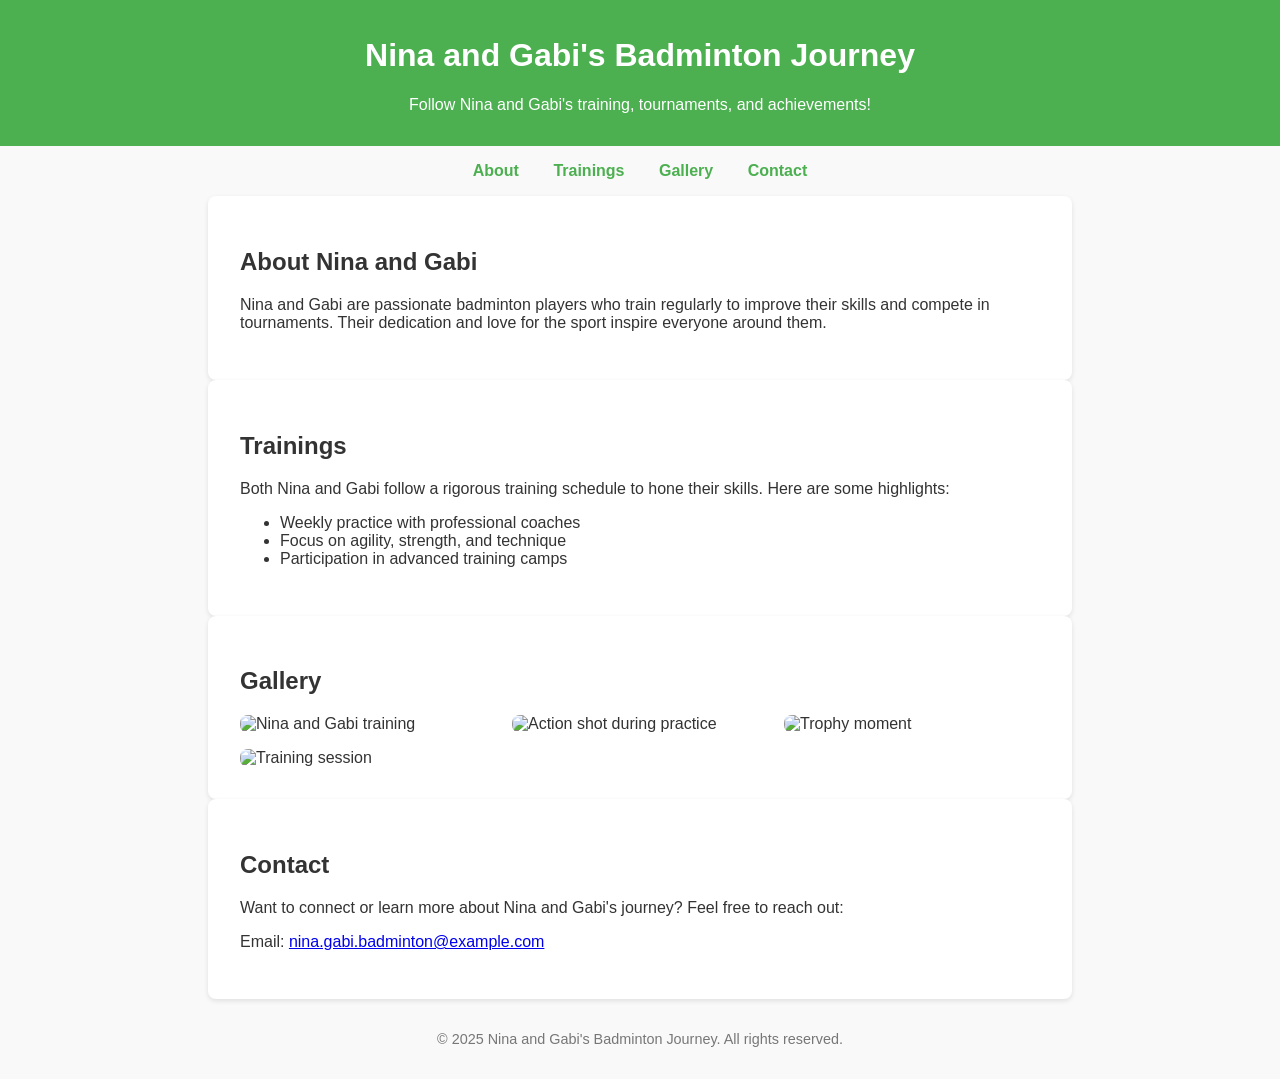
==== index.html @ 7150daca "Add files via upload" ====
<!DOCTYPE html>
<html lang="en">
<head>
    <meta charset="UTF-8">
    <meta name="viewport" content="width=device-width, initial-scale=1.0">
    <title>Nina and Gabi's Badminton Journey</title>
    <style>
        body {
            font-family: Arial, sans-serif;
            margin: 0;
            padding: 0;
            background-color: #f9f9f9;
            color: #333;
        }
        header {
            background-color: #4CAF50;
            color: white;
            padding: 1rem;
            text-align: center;
        }
        nav {
            text-align: center;
            margin: 1rem 0;
        }
        nav a {
            margin: 0 15px;
            text-decoration: none;
            color: #4CAF50;
            font-weight: bold;
        }
        nav a:hover {
            text-decoration: underline;
        }
        section {
            padding: 2rem;
            max-width: 800px;
            margin: auto;
            background: white;
            border-radius: 8px;
            box-shadow: 0 2px 5px rgba(0, 0, 0, 0.1);
        }
        footer {
            text-align: center;
            margin: 2rem 0;
            font-size: 0.9rem;
            color: #777;
        }
        .gallery {
            display: grid;
            grid-template-columns: repeat(auto-fit, minmax(200px, 1fr));
            gap: 1rem;
        }
        .gallery img {
            width: 100%;
            height: auto;
            border-radius: 8px;
        }
    </style>
</head>
<body>

<header>
    <h1>Nina and Gabi's Badminton Journey</h1>
    <p>Follow Nina and Gabi's training, tournaments, and achievements!</p>
</header>

<nav>
    <a href="#about">About</a>
    <a href="#trainings">Trainings</a>
    <a href="#gallery">Gallery</a>
    <a href="#contact">Contact</a>
</nav>

<section id="about">
    <h2>About Nina and Gabi</h2>
    <p>Nina and Gabi are passionate badminton players who train regularly to improve their skills and compete in tournaments. Their dedication and love for the sport inspire everyone around them.</p>
</section>

<section id="trainings">
    <h2>Trainings</h2>
    <p>Both Nina and Gabi follow a rigorous training schedule to hone their skills. Here are some highlights:</p>
    <ul>
        <li>Weekly practice with professional coaches</li>
        <li>Focus on agility, strength, and technique</li>
        <li>Participation in advanced training camps</li>
    </ul>
</section>

<section id="gallery">
    <h2>Gallery</h2>
    <div class="gallery">
        <img src="https://via.placeholder.com/200" alt="Nina and Gabi training">
        <img src="https://via.placeholder.com/200" alt="Action shot during practice">
        <img src="https://via.placeholder.com/200" alt="Trophy moment">
        <img src="https://via.placeholder.com/200" alt="Training session">
    </div>
</section>

<section id="contact">
    <h2>Contact</h2>
    <p>Want to connect or learn more about Nina and Gabi's journey? Feel free to reach out:</p>
    <p>Email: <a href="mailto:nina.gabi.badminton@example.com">nina.gabi.badminton@example.com</a></p>
</section>

<footer>
    <p>&copy; 2025 Nina and Gabi's Badminton Journey. All rights reserved.</p>
</footer>

</body>
</html>
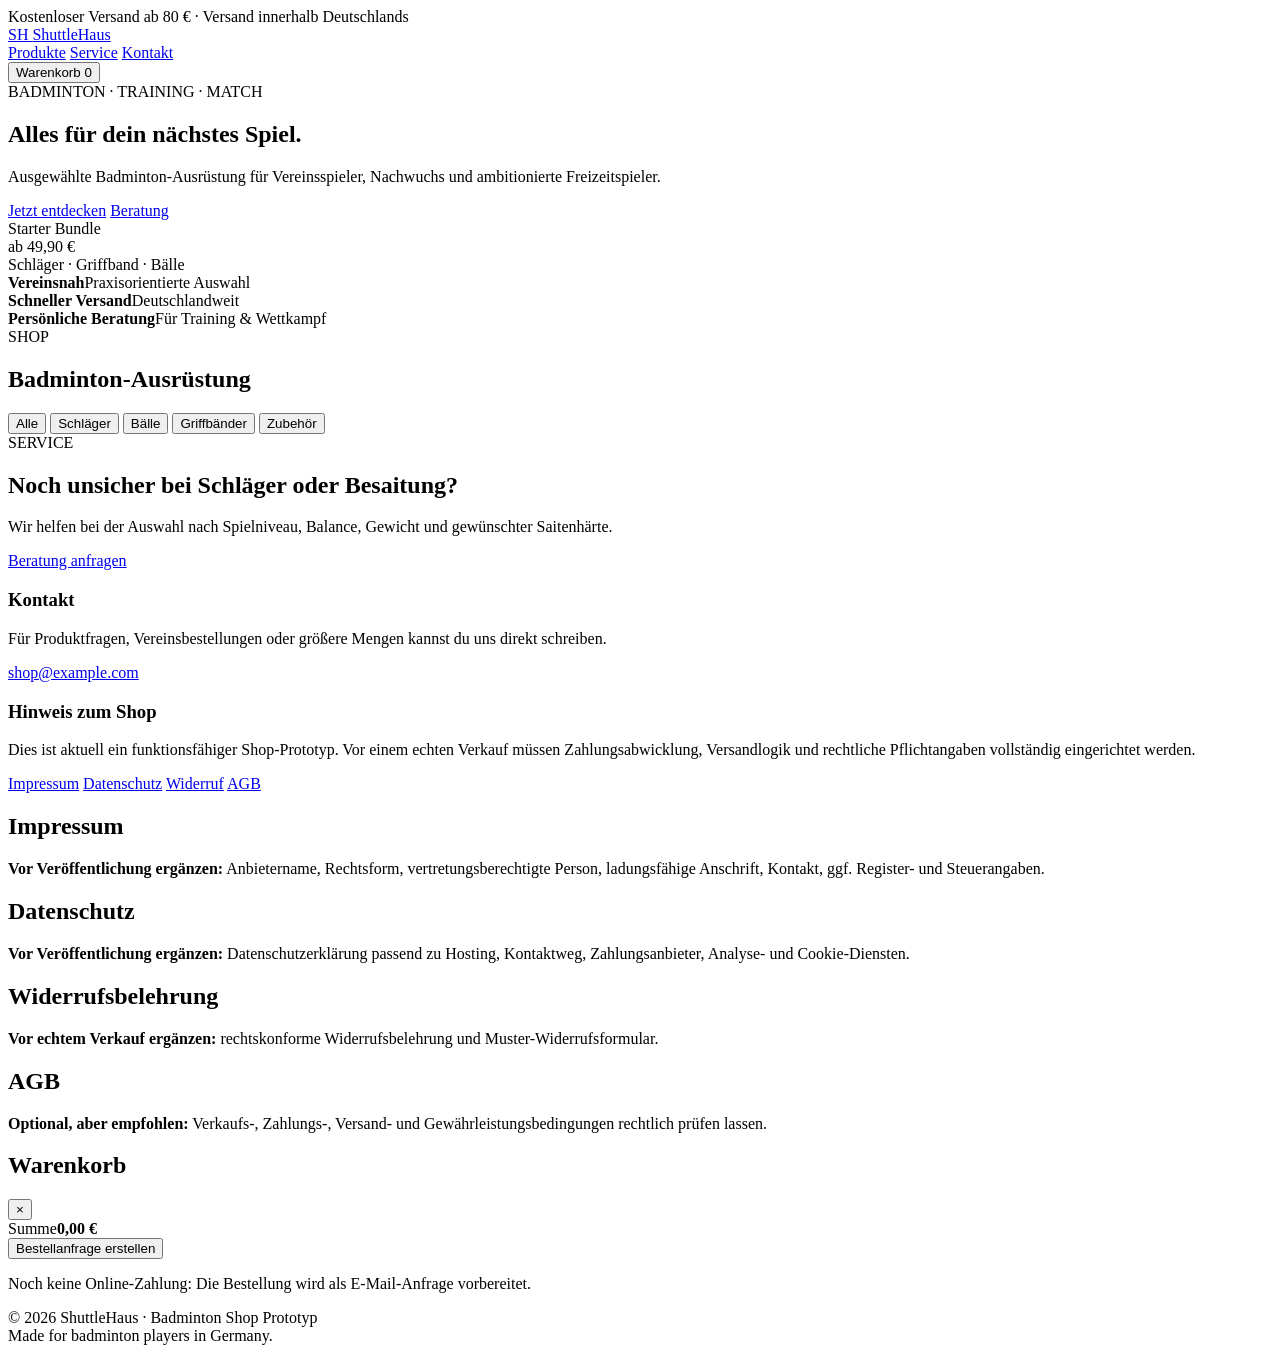
==== commit 4e0be336: "Build badminton shop storefront" ====
--- a/index.html
+++ b/index.html
@@ -1,110 +1,141 @@
-<!DOCTYPE html>
-<html lang="en">
-<head>
-    <meta charset="UTF-8">
-    <meta name="viewport" content="width=device-width, initial-scale=1.0">
-    <title>Nina and Gabi's Badminton Journey</title>
-    <style>
-        body {
-            font-family: Arial, sans-serif;
-            margin: 0;
-            padding: 0;
-            background-color: #f9f9f9;
-            color: #333;
-        }
-        header {
-            background-color: #4CAF50;
-            color: white;
-            padding: 1rem;
-            text-align: center;
-        }
-        nav {
-            text-align: center;
-            margin: 1rem 0;
-        }
-        nav a {
-            margin: 0 15px;
-            text-decoration: none;
-            color: #4CAF50;
-            font-weight: bold;
-        }
-        nav a:hover {
-            text-decoration: underline;
-        }
-        section {
-            padding: 2rem;
-            max-width: 800px;
-            margin: auto;
-            background: white;
-            border-radius: 8px;
-            box-shadow: 0 2px 5px rgba(0, 0, 0, 0.1);
-        }
-        footer {
-            text-align: center;
-            margin: 2rem 0;
-            font-size: 0.9rem;
-            color: #777;
-        }
-        .gallery {
-            display: grid;
-            grid-template-columns: repeat(auto-fit, minmax(200px, 1fr));
-            gap: 1rem;
-        }
-        .gallery img {
-            width: 100%;
-            height: auto;
-            border-radius: 8px;
-        }
-    </style>
-</head>
-<body>
-
-<header>
-    <h1>Nina and Gabi's Badminton Journey</h1>
-    <p>Follow Nina and Gabi's training, tournaments, and achievements!</p>
-</header>
-
-<nav>
-    <a href="#about">About</a>
-    <a href="#trainings">Trainings</a>
-    <a href="#gallery">Gallery</a>
-    <a href="#contact">Contact</a>
-</nav>
-
-<section id="about">
-    <h2>About Nina and Gabi</h2>
-    <p>Nina and Gabi are passionate badminton players who train regularly to improve their skills and compete in tournaments. Their dedication and love for the sport inspire everyone around them.</p>
-</section>
-
-<section id="trainings">
-    <h2>Trainings</h2>
-    <p>Both Nina and Gabi follow a rigorous training schedule to hone their skills. Here are some highlights:</p>
-    <ul>
-        <li>Weekly practice with professional coaches</li>
-        <li>Focus on agility, strength, and technique</li>
-        <li>Participation in advanced training camps</li>
-    </ul>
-</section>
-
-<section id="gallery">
-    <h2>Gallery</h2>
-    <div class="gallery">
-        <img src="https://via.placeholder.com/200" alt="Nina and Gabi training">
-        <img src="https://via.placeholder.com/200" alt="Action shot during practice">
-        <img src="https://via.placeholder.com/200" alt="Trophy moment">
-        <img src="https://via.placeholder.com/200" alt="Training session">
-    </div>
-</section>
-
-<section id="contact">
-    <h2>Contact</h2>
-    <p>Want to connect or learn more about Nina and Gabi's journey? Feel free to reach out:</p>
-    <p>Email: <a href="mailto:nina.gabi.badminton@example.com">nina.gabi.badminton@example.com</a></p>
-</section>
-
-<footer>
-    <p>&copy; 2025 Nina and Gabi's Badminton Journey. All rights reserved.</p>
-</footer>
-
-</body>
-</html>
+<!DOCTYPE html>
+<html lang="de">
+<head>
+  <meta charset="UTF-8" />
+  <meta name="viewport" content="width=device-width, initial-scale=1.0" />
+  <meta name="description" content="Badminton-Shop für Schläger, Bälle, Griffbänder und Zubehör." />
+  <title>ShuttleHaus | Badminton Shop</title>
+  <link rel="stylesheet" href="styles.css" />
+</head>
+<body>
+  <header class="site-header">
+    <div class="topbar">Kostenloser Versand ab 80 € · Versand innerhalb Deutschlands</div>
+    <div class="nav-wrap">
+      <a class="brand" href="#top" aria-label="ShuttleHaus Startseite">
+        <span class="brand-mark">SH</span>
+        <span>ShuttleHaus</span>
+      </a>
+      <nav aria-label="Hauptnavigation">
+        <a href="#produkte">Produkte</a>
+        <a href="#service">Service</a>
+        <a href="#kontakt">Kontakt</a>
+      </nav>
+      <button id="cartButton" class="cart-button" type="button" aria-label="Warenkorb öffnen">
+        Warenkorb <span id="cartCount">0</span>
+      </button>
+    </div>
+  </header>
+
+  <main id="top">
+    <section class="hero">
+      <div class="hero-copy">
+        <span class="eyebrow">BADMINTON · TRAINING · MATCH</span>
+        <h1>Alles für dein nächstes Spiel.</h1>
+        <p>Ausgewählte Badminton-Ausrüstung für Vereinsspieler, Nachwuchs und ambitionierte Freizeitspieler.</p>
+        <div class="hero-actions">
+          <a class="button primary" href="#produkte">Jetzt entdecken</a>
+          <a class="button secondary" href="#service">Beratung</a>
+        </div>
+      </div>
+      <div class="hero-card">
+        <div class="hero-card-label">Starter Bundle</div>
+        <div class="hero-card-price">ab 49,90 €</div>
+        <div class="hero-card-note">Schläger · Griffband · Bälle</div>
+      </div>
+    </section>
+
+    <section class="benefits" aria-label="Vorteile">
+      <div><strong>Vereinsnah</strong><span>Praxisorientierte Auswahl</span></div>
+      <div><strong>Schneller Versand</strong><span>Deutschlandweit</span></div>
+      <div><strong>Persönliche Beratung</strong><span>Für Training & Wettkampf</span></div>
+    </section>
+
+    <section id="produkte" class="shop-section">
+      <div class="section-heading">
+        <div>
+          <span class="eyebrow">SHOP</span>
+          <h2>Badminton-Ausrüstung</h2>
+        </div>
+        <div class="filters" role="group" aria-label="Produktfilter">
+          <button class="filter active" data-filter="all" type="button">Alle</button>
+          <button class="filter" data-filter="racket" type="button">Schläger</button>
+          <button class="filter" data-filter="shuttle" type="button">Bälle</button>
+          <button class="filter" data-filter="grip" type="button">Griffbänder</button>
+          <button class="filter" data-filter="accessory" type="button">Zubehör</button>
+        </div>
+      </div>
+
+      <div id="productGrid" class="product-grid"></div>
+    </section>
+
+    <section id="service" class="service-section">
+      <div>
+        <span class="eyebrow">SERVICE</span>
+        <h2>Noch unsicher bei Schläger oder Besaitung?</h2>
+        <p>Wir helfen bei der Auswahl nach Spielniveau, Balance, Gewicht und gewünschter Saitenhärte.</p>
+      </div>
+      <a class="button primary" href="mailto:shop@example.com?subject=Badminton-Beratung">Beratung anfragen</a>
+    </section>
+
+    <section id="kontakt" class="info-section">
+      <div>
+        <h3>Kontakt</h3>
+        <p>Für Produktfragen, Vereinsbestellungen oder größere Mengen kannst du uns direkt schreiben.</p>
+        <p><a href="mailto:shop@example.com">shop@example.com</a></p>
+      </div>
+      <div>
+        <h3>Hinweis zum Shop</h3>
+        <p>Dies ist aktuell ein funktionsfähiger Shop-Prototyp. Vor einem echten Verkauf müssen Zahlungsabwicklung, Versandlogik und rechtliche Pflichtangaben vollständig eingerichtet werden.</p>
+      </div>
+    </section>
+
+    <section class="legal-links" aria-label="Rechtliche Hinweise">
+      <a href="#impressum">Impressum</a>
+      <a href="#datenschutz">Datenschutz</a>
+      <a href="#widerruf">Widerruf</a>
+      <a href="#agb">AGB</a>
+    </section>
+
+    <section id="impressum" class="legal-section">
+      <h2>Impressum</h2>
+      <p><strong>Vor Veröffentlichung ergänzen:</strong> Anbietername, Rechtsform, vertretungsberechtigte Person, ladungsfähige Anschrift, Kontakt, ggf. Register- und Steuerangaben.</p>
+    </section>
+
+    <section id="datenschutz" class="legal-section">
+      <h2>Datenschutz</h2>
+      <p><strong>Vor Veröffentlichung ergänzen:</strong> Datenschutzerklärung passend zu Hosting, Kontaktweg, Zahlungsanbieter, Analyse- und Cookie-Diensten.</p>
+    </section>
+
+    <section id="widerruf" class="legal-section">
+      <h2>Widerrufsbelehrung</h2>
+      <p><strong>Vor echtem Verkauf ergänzen:</strong> rechtskonforme Widerrufsbelehrung und Muster-Widerrufsformular.</p>
+    </section>
+
+    <section id="agb" class="legal-section">
+      <h2>AGB</h2>
+      <p><strong>Optional, aber empfohlen:</strong> Verkaufs-, Zahlungs-, Versand- und Gewährleistungsbedingungen rechtlich prüfen lassen.</p>
+    </section>
+  </main>
+
+  <aside id="cartDrawer" class="cart-drawer" aria-hidden="true">
+    <div class="cart-header">
+      <h2>Warenkorb</h2>
+      <button id="closeCart" class="icon-button" type="button" aria-label="Warenkorb schließen">×</button>
+    </div>
+    <div id="cartItems" class="cart-items"></div>
+    <div class="cart-footer">
+      <div class="cart-total"><span>Summe</span><strong id="cartTotal">0,00 €</strong></div>
+      <button id="checkoutButton" class="button primary full" type="button">Bestellanfrage erstellen</button>
+      <p class="small">Noch keine Online-Zahlung: Die Bestellung wird als E-Mail-Anfrage vorbereitet.</p>
+    </div>
+  </aside>
+  <div id="overlay" class="overlay" hidden></div>
+
+  <footer>
+    <div>© 2026 ShuttleHaus · Badminton Shop Prototyp</div>
+    <div>Made for badminton players in Germany.</div>
+  </footer>
+
+  <script src="app.js"></script>
+</body>
+</html>
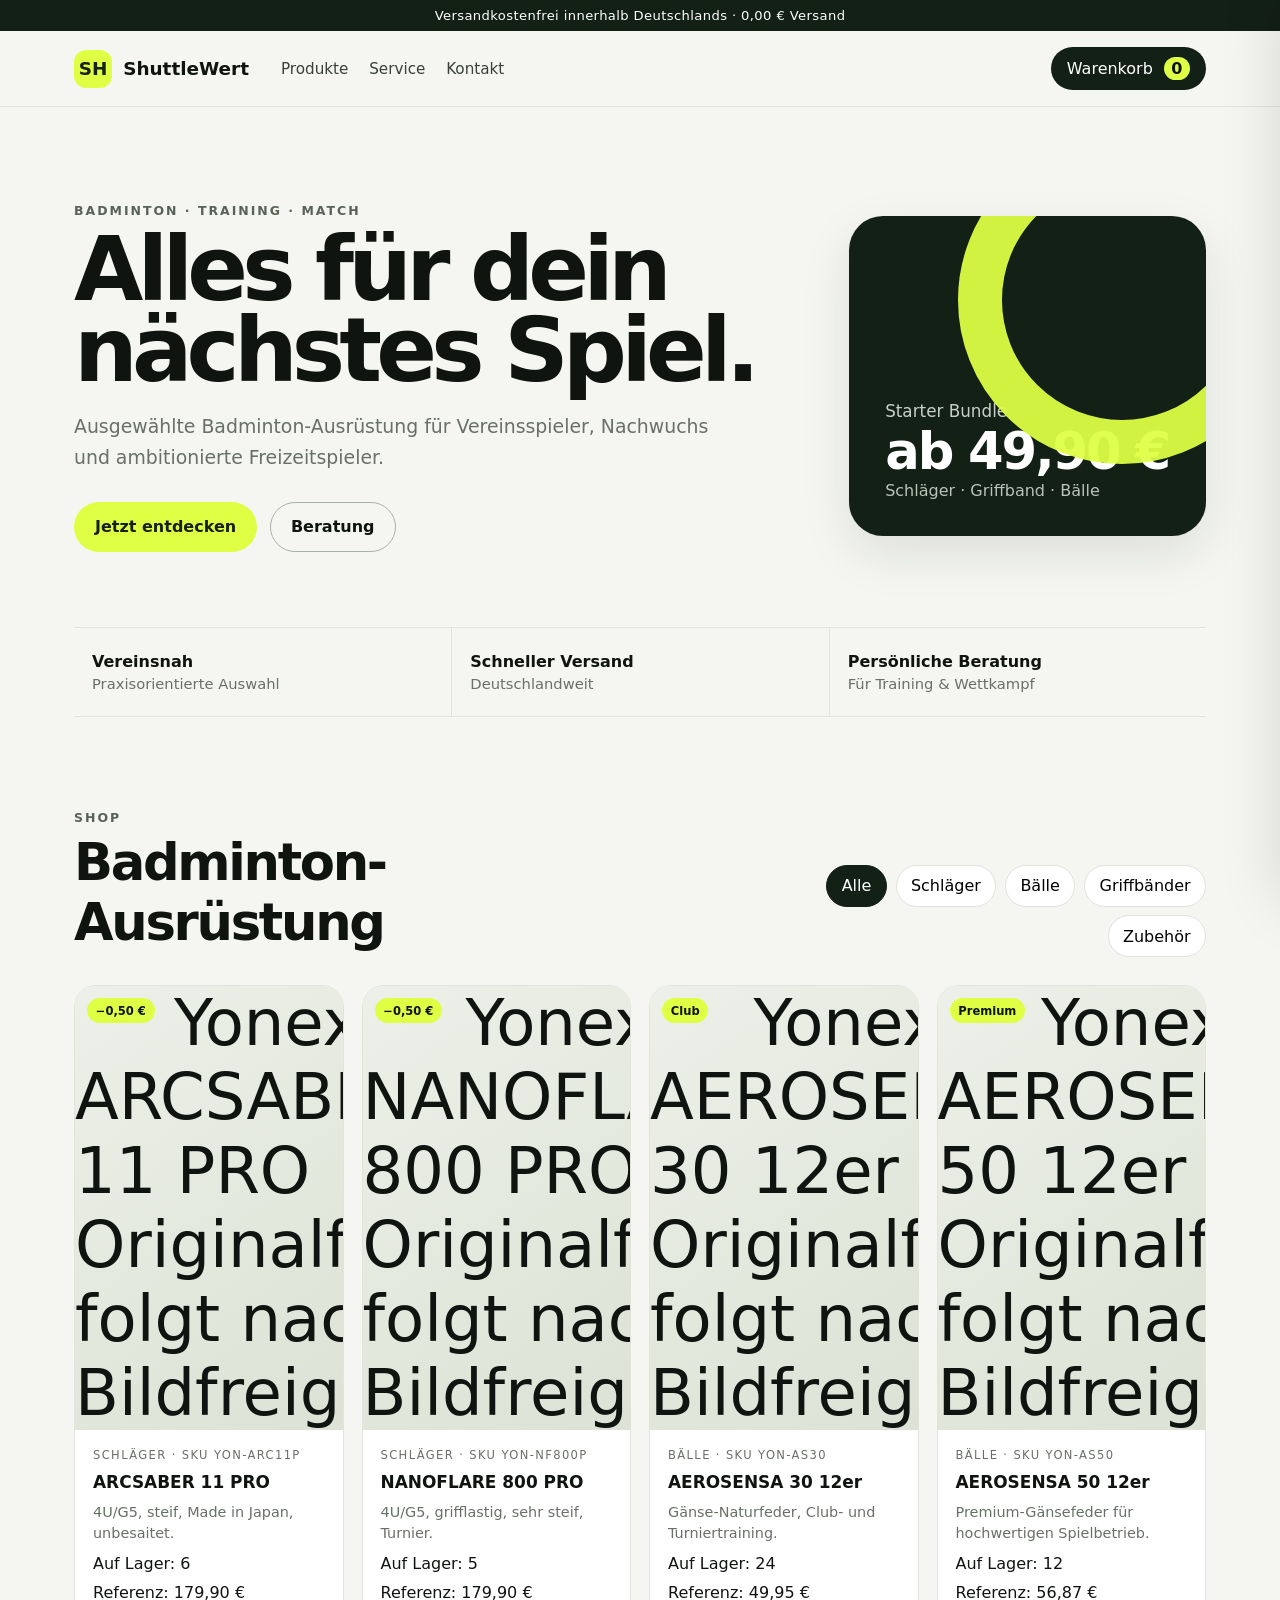
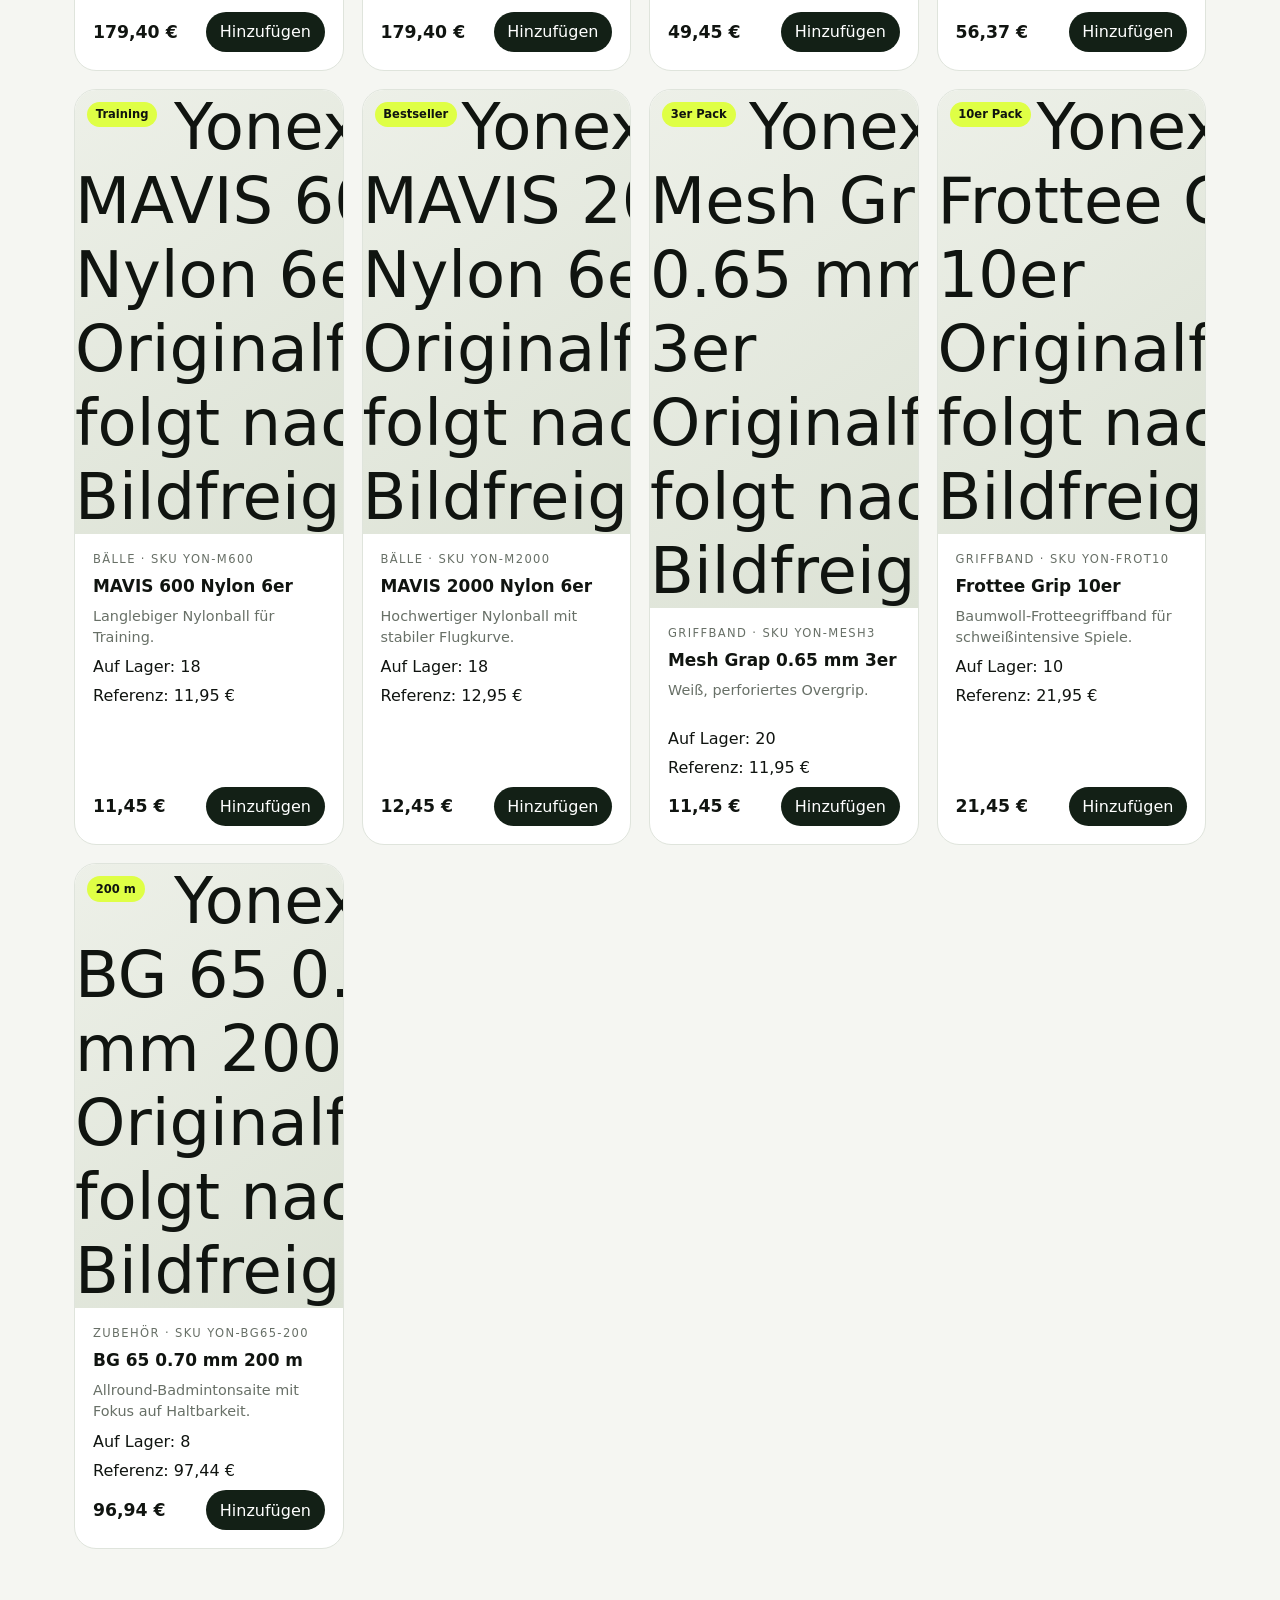
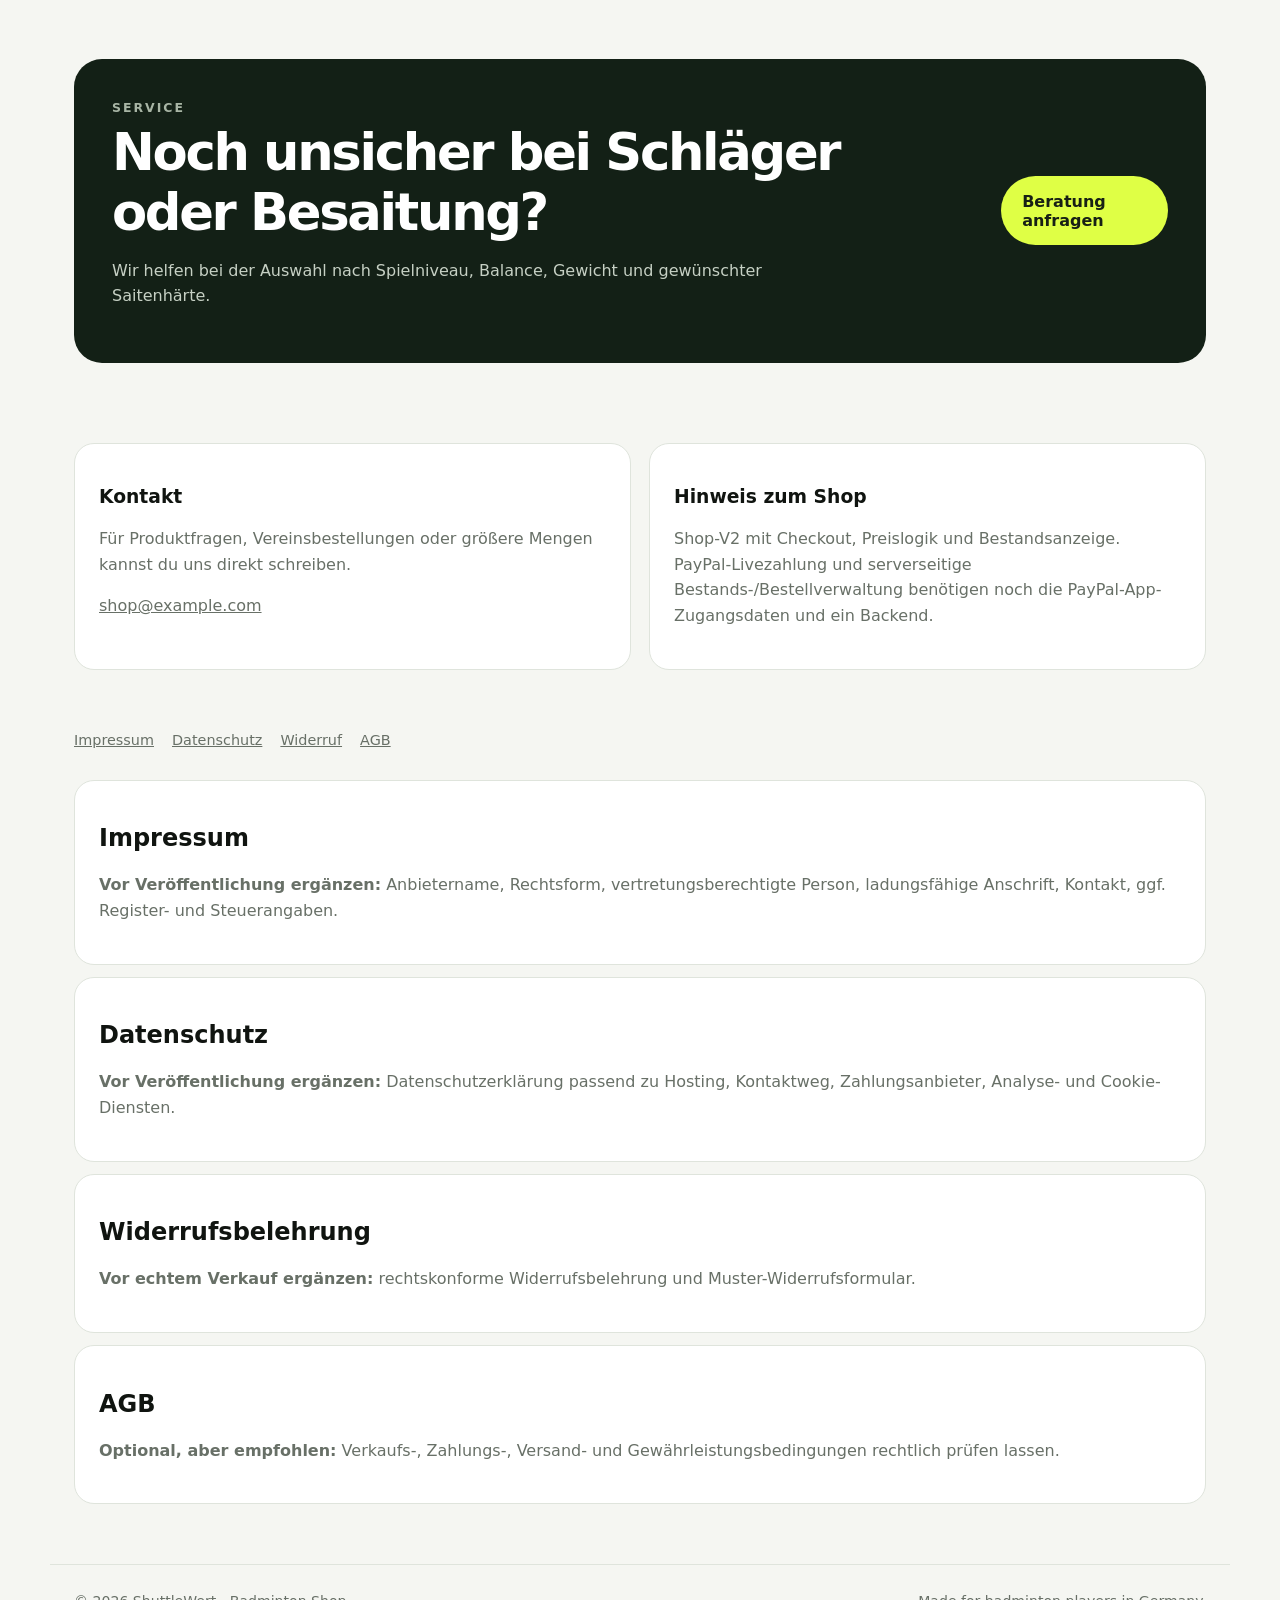
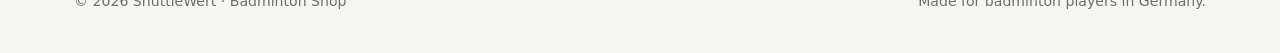
==== commit de8c4a21: "Update storefront for free shipping and checkout" ====
--- a/index.html
+++ b/index.html
@@ -4,16 +4,16 @@
   <meta charset="UTF-8" />
   <meta name="viewport" content="width=device-width, initial-scale=1.0" />
   <meta name="description" content="Badminton-Shop für Schläger, Bälle, Griffbänder und Zubehör." />
-  <title>ShuttleHaus | Badminton Shop</title>
+  <title>ShuttleWert | Badminton Shop</title>
   <link rel="stylesheet" href="styles.css" />
 </head>
 <body>
   <header class="site-header">
-    <div class="topbar">Kostenloser Versand ab 80 € · Versand innerhalb Deutschlands</div>
+    <div class="topbar">Versandkostenfrei innerhalb Deutschlands · 0,00 € Versand</div>
     <div class="nav-wrap">
-      <a class="brand" href="#top" aria-label="ShuttleHaus Startseite">
+      <a class="brand" href="#top" aria-label="ShuttleWert Startseite">
         <span class="brand-mark">SH</span>
-        <span>ShuttleHaus</span>
+        <span>ShuttleWert</span>
       </a>
       <nav aria-label="Hauptnavigation">
         <a href="#produkte">Produkte</a>
@@ -74,7 +74,7 @@
         <h2>Noch unsicher bei Schläger oder Besaitung?</h2>
         <p>Wir helfen bei der Auswahl nach Spielniveau, Balance, Gewicht und gewünschter Saitenhärte.</p>
       </div>
-      <a class="button primary" href="mailto:shop@example.com?subject=Badminton-Beratung">Beratung anfragen</a>
+      <a class="button primary" href="mailto:ng.dd@gmx.de?subject=Badminton-Beratung">Beratung anfragen</a>
     </section>
 
     <section id="kontakt" class="info-section">
@@ -85,7 +85,7 @@
       </div>
       <div>
         <h3>Hinweis zum Shop</h3>
-        <p>Dies ist aktuell ein funktionsfähiger Shop-Prototyp. Vor einem echten Verkauf müssen Zahlungsabwicklung, Versandlogik und rechtliche Pflichtangaben vollständig eingerichtet werden.</p>
+        <p>Shop-V2 mit Checkout, Preislogik und Bestandsanzeige. PayPal-Livezahlung und serverseitige Bestands-/Bestellverwaltung benötigen noch die PayPal-App-Zugangsdaten und ein Backend.</p>
       </div>
     </section>
 
@@ -125,14 +125,14 @@
     <div id="cartItems" class="cart-items"></div>
     <div class="cart-footer">
       <div class="cart-total"><span>Summe</span><strong id="cartTotal">0,00 €</strong></div>
-      <button id="checkoutButton" class="button primary full" type="button">Bestellanfrage erstellen</button>
-      <p class="small">Noch keine Online-Zahlung: Die Bestellung wird als E-Mail-Anfrage vorbereitet.</p>
+      <button id="checkoutButton" class="button primary full" type="button">Zur Kasse</button>
+      <p class="small">Versandkosten in Deutschland: 0,00 €. PayPal-Checkout wird nach Hinterlegung der PayPal-App-Zugangsdaten aktiviert.</p>
     </div>
   </aside>
   <div id="overlay" class="overlay" hidden></div>
 
   <footer>
-    <div>© 2026 ShuttleHaus · Badminton Shop Prototyp</div>
+    <div>© 2026 ShuttleWert · Badminton Shop</div>
     <div>Made for badminton players in Germany.</div>
   </footer>
 
--- a/styles.css
+++ b/styles.css
@@ -0,0 +1,87 @@
+:root{
+  --bg:#f5f6f2;--card:#fff;--ink:#101410;--muted:#687067;--line:#dfe4dc;
+  --accent:#dfff45;--accent-dark:#a8c900;--dark:#132016;--shadow:0 18px 50px rgba(23,34,24,.10)
+}
+*{box-sizing:border-box}
+html{scroll-behavior:smooth}
+body{margin:0;font-family:Inter,ui-sans-serif,system-ui,-apple-system,BlinkMacSystemFont,"Segoe UI",sans-serif;background:var(--bg);color:var(--ink)}
+a{color:inherit}
+button,input{font:inherit}
+.site-header{position:sticky;top:0;z-index:20;background:rgba(245,246,242,.94);backdrop-filter:blur(14px);border-bottom:1px solid var(--line)}
+.topbar{background:var(--dark);color:#fff;text-align:center;padding:.5rem 1rem;font-size:.82rem;letter-spacing:.03em}
+.nav-wrap{max-width:1180px;margin:auto;padding:1rem 24px;display:flex;align-items:center;gap:2rem}
+.brand{display:flex;align-items:center;gap:.7rem;text-decoration:none;font-weight:800;font-size:1.15rem}
+.brand-mark{width:38px;height:38px;border-radius:12px;background:var(--accent);display:grid;place-items:center;color:#172015}
+nav{display:flex;gap:1.3rem;margin-right:auto}
+nav a{text-decoration:none;color:#394038;font-size:.95rem}
+.cart-button,.filter,.icon-button{border:0;cursor:pointer}
+.cart-button{background:var(--dark);color:#fff;border-radius:999px;padding:.75rem 1rem}
+.cart-button span{background:var(--accent);color:#111;border-radius:999px;padding:.15rem .48rem;margin-left:.35rem;font-weight:800}
+main{max-width:1180px;margin:auto;padding:0 24px}
+.hero{min-height:520px;padding:70px 0 52px;display:grid;grid-template-columns:1.35fr .65fr;gap:34px;align-items:center}
+.eyebrow{font-size:.78rem;font-weight:800;letter-spacing:.16em;color:#596257}
+h1{font-size:clamp(3rem,7vw,6.7rem);line-height:.91;letter-spacing:-.065em;margin:.6rem 0 1.2rem;max-width:850px}
+.hero-copy p{max-width:650px;font-size:1.18rem;line-height:1.65;color:var(--muted)}
+.hero-actions{display:flex;gap:.8rem;margin-top:1.8rem}
+.button{display:inline-flex;align-items:center;justify-content:center;text-decoration:none;border-radius:999px;padding:.9rem 1.25rem;font-weight:750;border:1px solid transparent;cursor:pointer}
+.primary{background:var(--accent);color:#172015}
+.primary:hover{background:#d4f43f}
+.secondary{background:transparent;border-color:#aab2a8}
+.hero-card{background:var(--dark);color:#fff;border-radius:34px;padding:36px;min-height:320px;display:flex;flex-direction:column;justify-content:flex-end;box-shadow:var(--shadow);position:relative;overflow:hidden}
+.hero-card:before{content:"";position:absolute;width:240px;height:240px;border:44px solid var(--accent);border-radius:50%;top:-80px;right:-80px;opacity:.94}
+.hero-card-label{font-size:1.05rem;color:#c8d0c6}
+.hero-card-price{font-size:3.2rem;font-weight:850;letter-spacing:-.04em}
+.hero-card-note{color:#bac4b7}
+.benefits{display:grid;grid-template-columns:repeat(3,1fr);border-top:1px solid var(--line);border-bottom:1px solid var(--line);margin-bottom:70px}
+.benefits div{padding:24px 18px;display:flex;flex-direction:column;gap:.25rem}
+.benefits div+div{border-left:1px solid var(--line)}
+.benefits span{color:var(--muted);font-size:.92rem}
+.shop-section{padding:20px 0 80px}
+.section-heading{display:flex;justify-content:space-between;align-items:flex-end;gap:24px;margin-bottom:28px}
+.section-heading h2,.service-section h2{font-size:clamp(2rem,4vw,3.7rem);margin:.35rem 0;letter-spacing:-.045em}
+.filters{display:flex;gap:.55rem;flex-wrap:wrap;justify-content:flex-end}
+.filter{background:#fff;border:1px solid var(--line);padding:.65rem .9rem;border-radius:999px}
+.filter.active{background:var(--dark);color:#fff;border-color:var(--dark)}
+.product-grid{display:grid;grid-template-columns:repeat(4,1fr);gap:18px}
+.product-card{background:var(--card);border:1px solid var(--line);border-radius:22px;overflow:hidden;display:flex;flex-direction:column}
+.product-visual{aspect-ratio:1.08;background:linear-gradient(145deg,#edf0e8,#dce2d5);display:grid;place-items:center;font-size:4rem;position:relative}
+.product-badge{position:absolute;top:12px;left:12px;background:var(--accent);padding:.35rem .55rem;border-radius:999px;font-size:.72rem;font-weight:800}
+.product-body{padding:18px;display:flex;flex-direction:column;gap:10px;flex:1}
+.product-category{font-size:.72rem;text-transform:uppercase;letter-spacing:.12em;color:var(--muted)}
+.product-title{font-weight:800;font-size:1.06rem}
+.product-desc{font-size:.9rem;color:var(--muted);line-height:1.45;min-height:2.7em}
+.product-bottom{margin-top:auto;display:flex;align-items:center;justify-content:space-between;gap:10px}
+.price{font-weight:850;font-size:1.08rem}
+.add-button{border:0;background:var(--dark);color:white;border-radius:999px;padding:.65rem .85rem;cursor:pointer}
+.service-section{margin:30px 0 80px;background:var(--dark);color:white;border-radius:28px;padding:38px;display:flex;align-items:center;justify-content:space-between;gap:28px}
+.service-section p{color:#c6d0c4;max-width:700px;line-height:1.6}
+.service-section .eyebrow{color:#a8b5a5}
+.info-section{display:grid;grid-template-columns:1fr 1fr;gap:18px;margin-bottom:42px}
+.info-section>div,.legal-section{background:#fff;border:1px solid var(--line);border-radius:20px;padding:24px}
+.info-section p,.legal-section p{color:var(--muted);line-height:1.6}
+.legal-links{display:flex;gap:18px;flex-wrap:wrap;padding:20px 0}
+.legal-links a{font-size:.9rem;color:var(--muted)}
+.legal-section{margin:12px 0}
+.cart-drawer{position:fixed;right:0;top:0;height:100vh;width:min(430px,92vw);background:#fff;z-index:50;transform:translateX(105%);transition:.25s ease;display:flex;flex-direction:column;box-shadow:-20px 0 60px rgba(0,0,0,.14)}
+.cart-drawer.open{transform:none}
+.cart-header{display:flex;justify-content:space-between;align-items:center;padding:22px;border-bottom:1px solid var(--line)}
+.icon-button{width:38px;height:38px;border-radius:50%;font-size:1.5rem;background:#eff1ec}
+.cart-items{padding:18px;overflow:auto;flex:1}
+.cart-item{display:grid;grid-template-columns:1fr auto;gap:8px;padding:14px 0;border-bottom:1px solid var(--line)}
+.cart-item small{color:var(--muted)}
+.qty-row{display:flex;gap:.45rem;align-items:center;margin-top:.4rem}
+.qty-row button{border:1px solid var(--line);background:white;border-radius:8px;width:28px;height:28px}
+.cart-footer{padding:20px;border-top:1px solid var(--line)}
+.cart-total{display:flex;justify-content:space-between;margin-bottom:16px}
+.full{width:100%;border:0}
+.small{font-size:.78rem;color:var(--muted);line-height:1.45}
+.overlay{position:fixed;inset:0;background:rgba(10,15,10,.38);z-index:40}
+footer{max-width:1180px;margin:60px auto 0;padding:28px 24px 44px;border-top:1px solid var(--line);display:flex;justify-content:space-between;gap:20px;color:var(--muted);font-size:.88rem}
+@media(max-width:900px){
+  nav{display:none}.hero{grid-template-columns:1fr}.hero-card{min-height:230px}.product-grid{grid-template-columns:repeat(2,1fr)}
+  .section-heading,.service-section{align-items:flex-start;flex-direction:column}.filters{justify-content:flex-start}
+}
+@media(max-width:580px){
+  .nav-wrap{padding:12px 16px}.hero{padding-top:45px}.product-grid{grid-template-columns:1fr}.benefits{grid-template-columns:1fr}
+  .benefits div+div{border-left:0;border-top:1px solid var(--line)}.info-section{grid-template-columns:1fr}footer{flex-direction:column}
+}
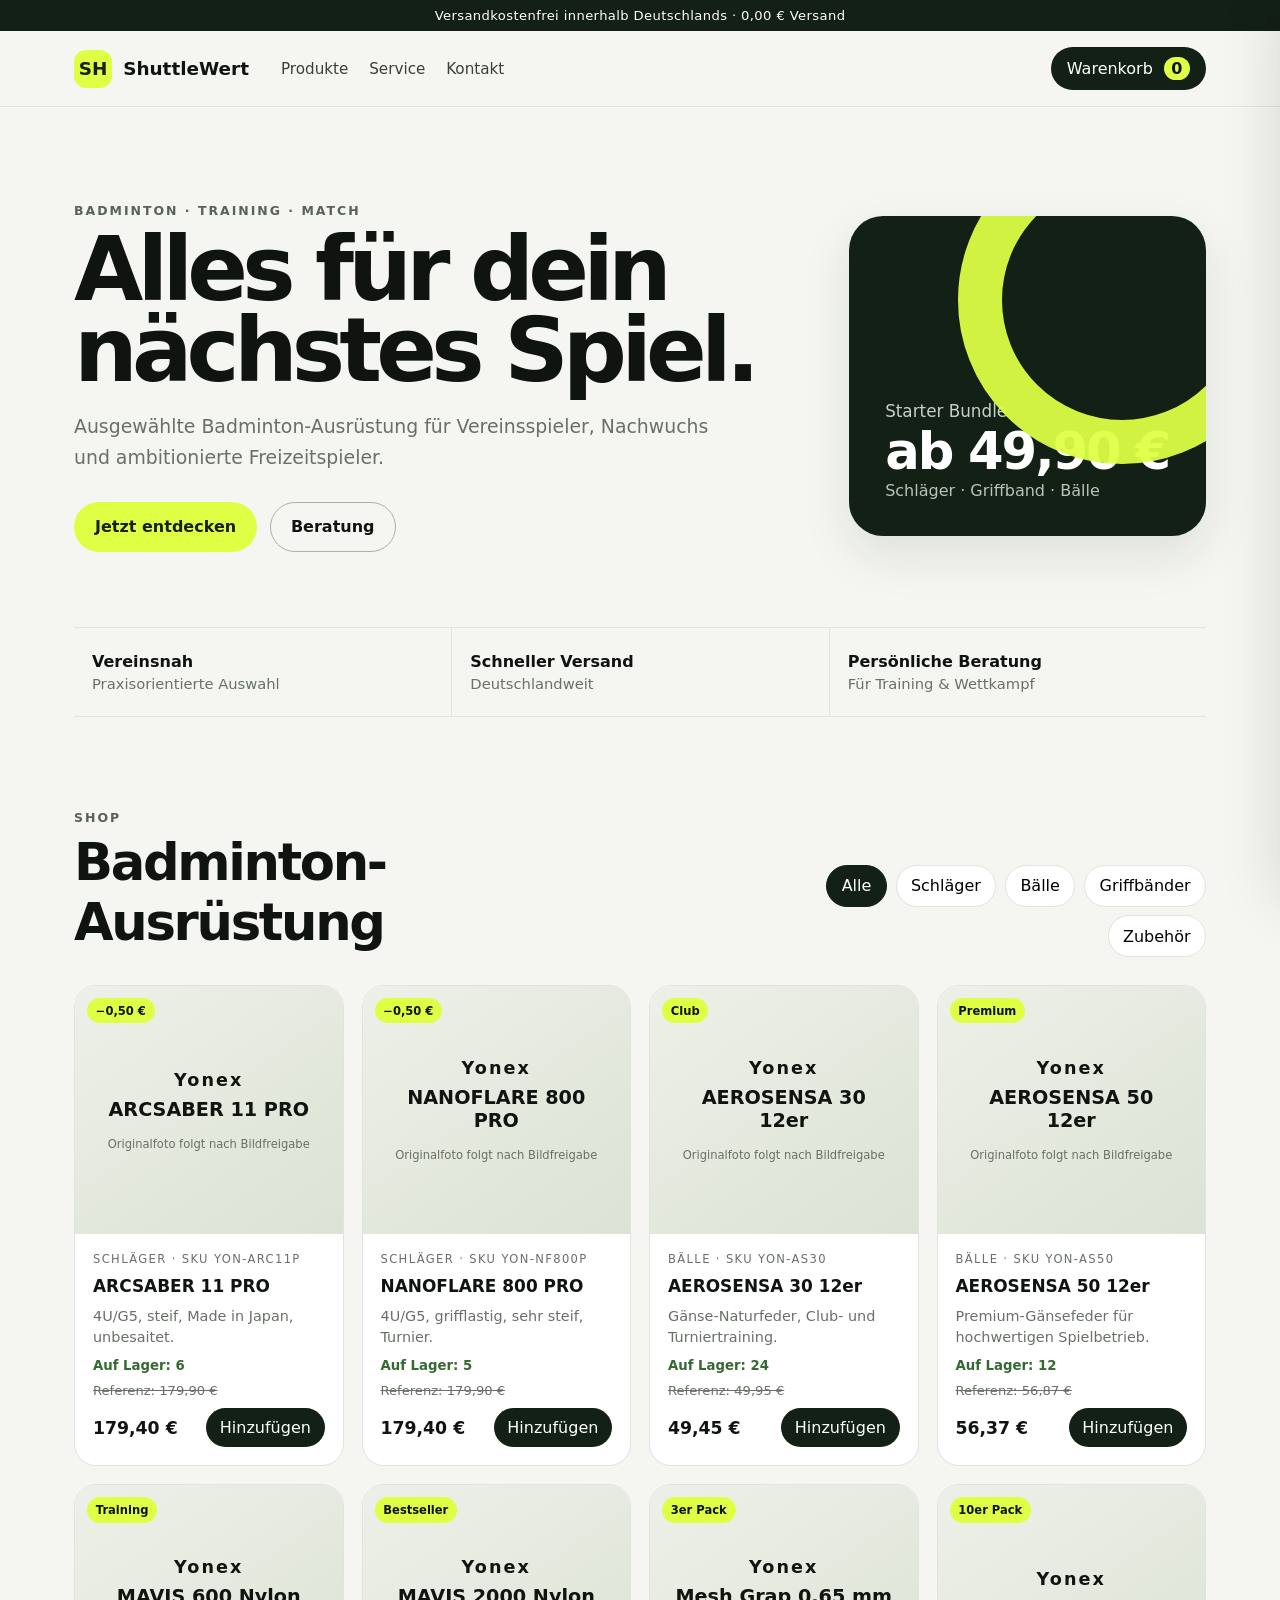
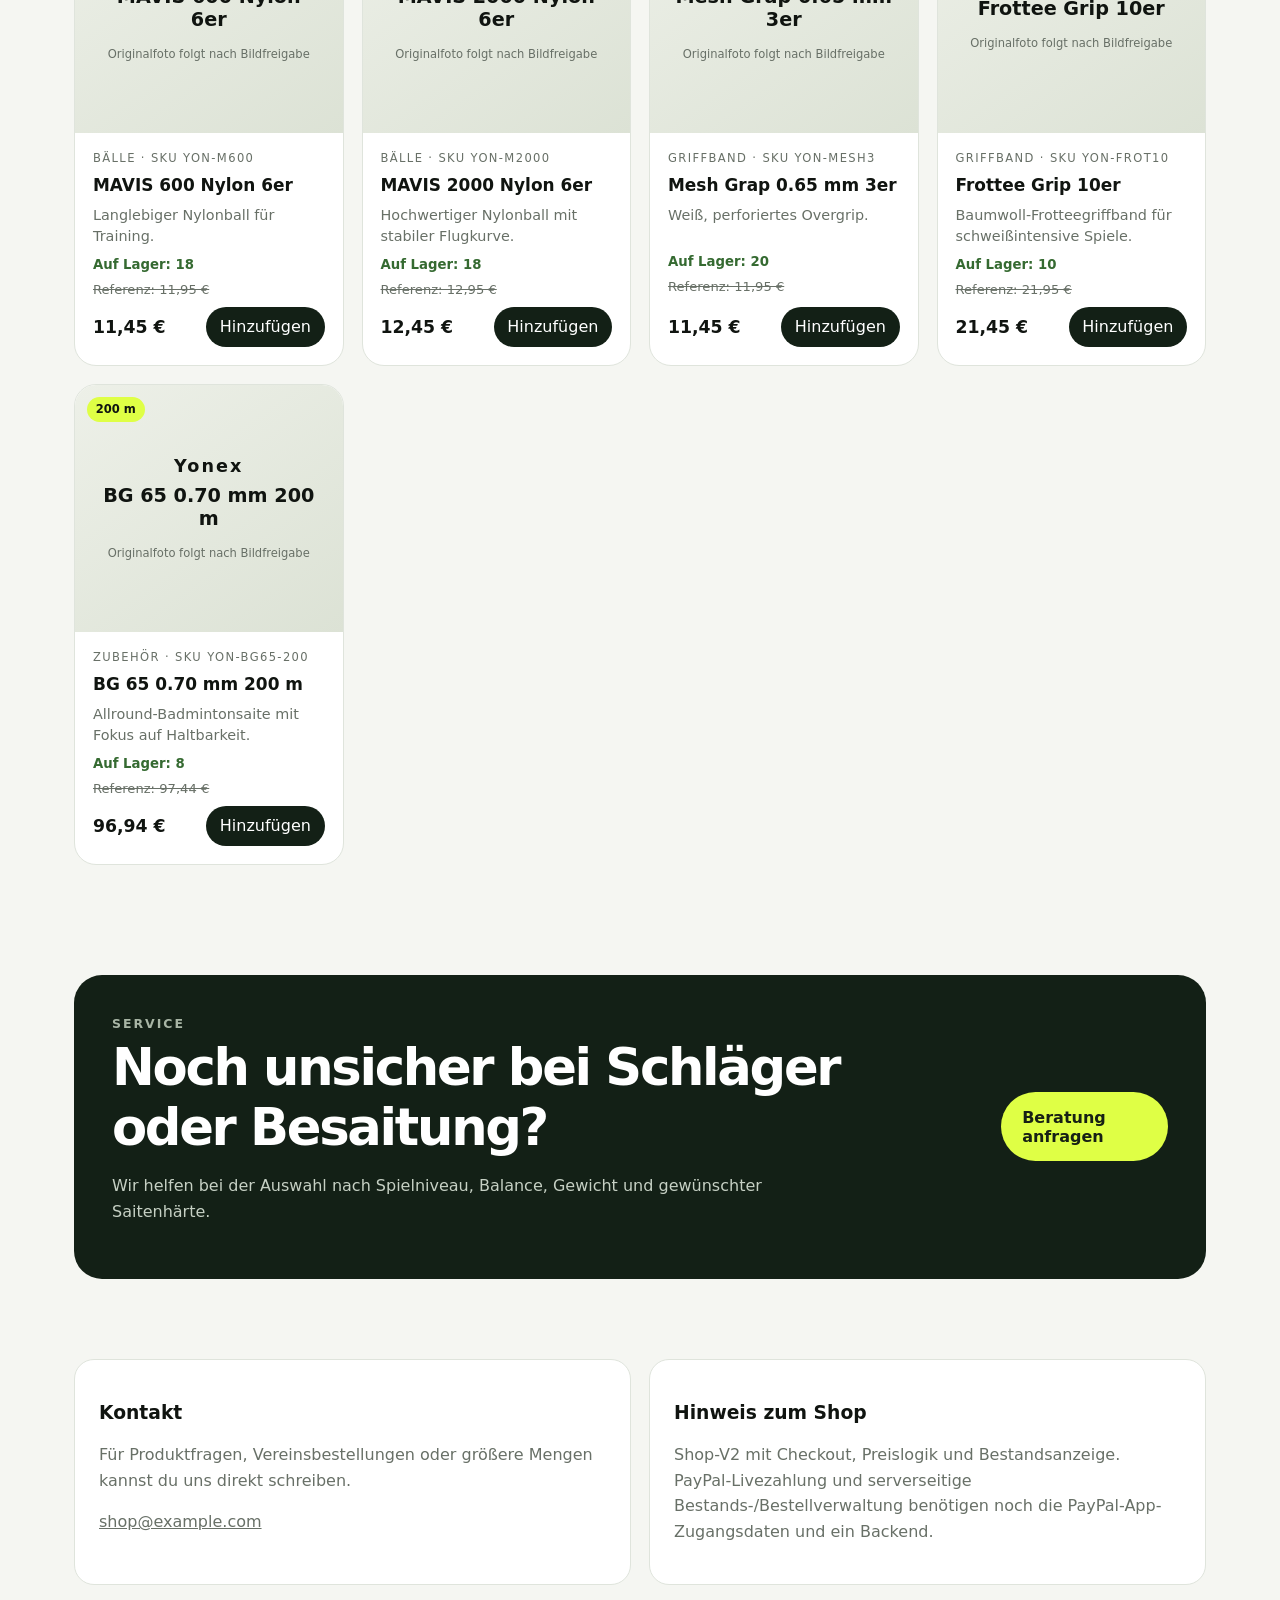
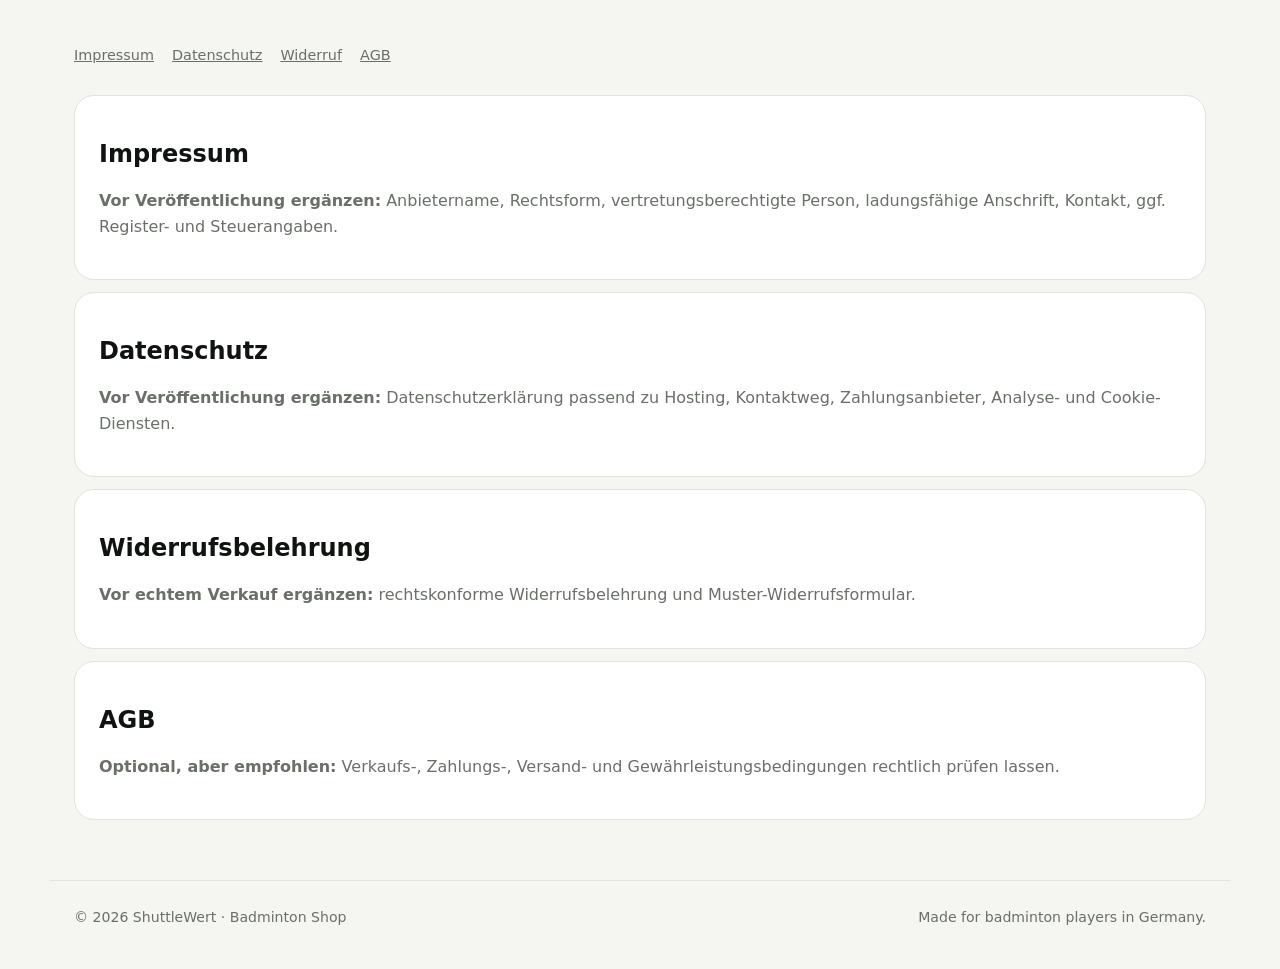
==== commit 425f2dcc: "Link storefront to legal page" ====
--- a/index.html
+++ b/index.html
@@ -90,10 +90,10 @@
     </section>
 
     <section class="legal-links" aria-label="Rechtliche Hinweise">
-      <a href="#impressum">Impressum</a>
-      <a href="#datenschutz">Datenschutz</a>
-      <a href="#widerruf">Widerruf</a>
-      <a href="#agb">AGB</a>
+      <a href="legal.html">Impressum</a>
+      <a href="legal.html#datenschutz">Datenschutz</a>
+      <a href="legal.html#widerruf">Widerruf</a>
+      <a href="legal.html#agb">AGB</a>
     </section>
 
     <section id="impressum" class="legal-section">
--- a/styles.css
+++ b/styles.css
@@ -85,3 +85,23 @@
   .nav-wrap{padding:12px 16px}.hero{padding-top:45px}.product-grid{grid-template-columns:1fr}.benefits{grid-template-columns:1fr}
   .benefits div+div{border-left:0;border-top:1px solid var(--line)}.info-section{grid-template-columns:1fr}footer{flex-direction:column}
 }
+
+.product-visual-real{padding:24px;text-align:center;display:flex;flex-direction:column;justify-content:center;gap:8px}
+.visual-brand{font-weight:900;font-size:1.1rem;letter-spacing:.12em}
+.visual-model{font-weight:800;font-size:1.2rem;max-width:220px}
+.visual-note{font-size:.72rem;color:var(--muted);margin-top:8px}
+.stock{font-size:.83rem;font-weight:700;color:#356a31}.stock.low{color:#a45f00}
+.compare-price{font-size:.82rem;color:var(--muted);text-decoration:line-through}
+.checkout-wrap,.admin-wrap{max-width:1180px;margin:40px auto;padding:0 24px;display:grid;grid-template-columns:1.2fr .8fr;gap:24px}
+.checkout-card{background:#fff;border:1px solid var(--line);border-radius:24px;padding:28px;box-shadow:var(--shadow)}
+.checkout-title{font-size:clamp(2.2rem,5vw,4rem);line-height:1;letter-spacing:-.05em}
+.form-grid{display:grid;grid-template-columns:1fr 1fr;gap:16px}.form-grid .wide{grid-column:1/-1}
+.form-grid label{display:flex;flex-direction:column;gap:7px;font-size:.9rem;font-weight:700}
+.form-grid input{padding:.85rem;border:1px solid var(--line);border-radius:12px}
+.shipping-box,.checkout-total{display:flex;justify-content:space-between;padding:16px 0;border-top:1px solid var(--line);border-bottom:1px solid var(--line);margin:20px 0}
+.check{display:flex;gap:10px;align-items:flex-start;margin:16px 0;font-size:.9rem}
+.paypal-box{margin-top:24px;background:#f4f6f0;border-radius:16px;padding:18px}
+.admin-wrap{grid-template-columns:1fr}.admin-table{width:100%;border-collapse:collapse}.admin-table th,.admin-table td{padding:12px;border-bottom:1px solid var(--line);text-align:left}
+.order-card{display:grid;grid-template-columns:1.2fr 1fr .7fr .7fr;gap:12px;padding:14px 0;border-bottom:1px solid var(--line)}
+.legal-page{max-width:900px;margin:40px auto;padding:0 24px}.legal-page section{background:#fff;border:1px solid var(--line);border-radius:20px;padding:24px;margin-bottom:18px;line-height:1.65}
+@media(max-width:760px){.checkout-wrap{grid-template-columns:1fr}.form-grid{grid-template-columns:1fr}.form-grid .wide{grid-column:auto}.order-card{grid-template-columns:1fr}}
